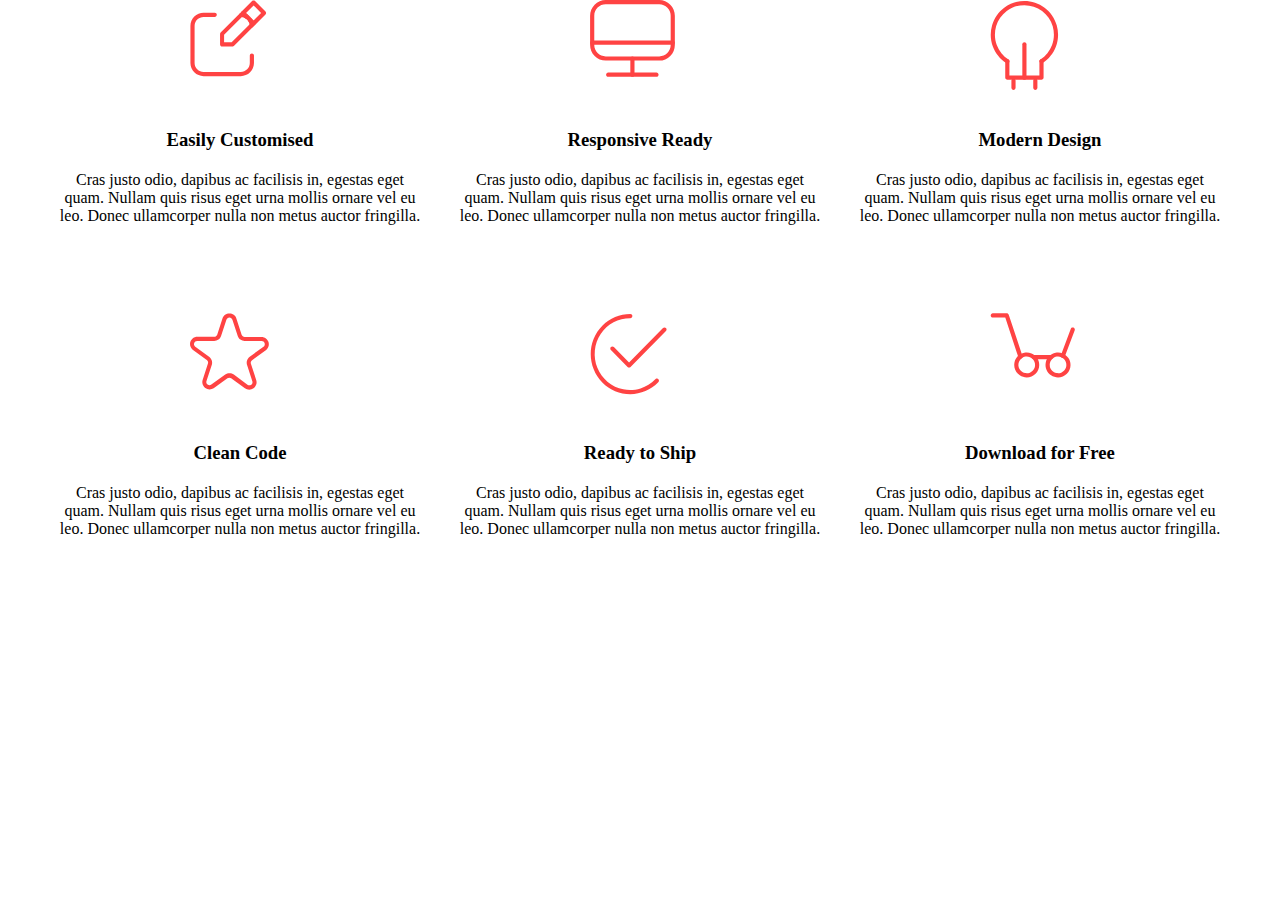
==== benefits/index.html @ 7166746a "Added articles, images, text" ====
<!DOCTYPE html>
<html lang="en">
<head>
    <meta charset="UTF-8">
    <meta http-equiv="X-UA-Compatible" content="IE=edge">
    <meta name="viewport" content="width=device-width, initial-scale=1.0">
    <link rel="preconnect" href="https://fonts.googleapis.com">
<link rel="preconnect" href="https://fonts.gstatic.com" crossorigin>
<link href="https://fonts.googleapis.com/css2?family=Open+Sans:ital,wght@0,300;0,400;0,500;0,600;0,700;0,800;1,300;1,400;1,500;1,600;1,700;1,800&family=Raleway:ital,wght@0,100;0,200;0,300;0,400;0,500;0,600;0,700;0,800;0,900;1,100;1,200;1,300;1,400;1,500;1,600;1,700;1,800;1,900&display=swap" rel="stylesheet">
    <link rel="stylesheet" href="style/style.css">
    <title>Benefits page</title>
</head>
<body>
    <div class="benefits">
        <div class="container benefits__container">
            <article class="benefit">
                <div class="benefit__img"><svg width="77" height="77" viewBox="0 0 77 77" fill="none" xmlns="http://www.w3.org/2000/svg">
                    <path d="M50.7594 76.1257H13.5927C10.0968 76.1146 6.74795 74.7182 4.27991 72.2423C1.81188 69.7665 0.426008 66.4132 0.426025 62.9173V25.8757C0.437013 22.387 1.82774 19.0444 4.29459 16.5776C6.76144 14.1107 10.1041 12.72 13.5927 12.709H24.7177C25.2702 12.709 25.8001 12.9285 26.1908 13.3192C26.5815 13.7099 26.801 14.2398 26.801 14.7923C26.801 15.3449 26.5815 15.8748 26.1908 16.2655C25.8001 16.6562 25.2702 16.8757 24.7177 16.8757H13.5927C11.2091 16.8866 8.9263 17.8383 7.24084 19.5238C5.55538 21.2093 4.60365 23.4921 4.59269 25.8757V62.9173C4.59267 65.3081 5.53955 67.6016 7.22619 69.2961C8.91283 70.9905 11.2019 71.948 13.5927 71.959H50.7594C51.9467 71.959 53.1225 71.7251 54.2195 71.2707C55.3164 70.8164 56.3132 70.1503 57.1528 69.3107C57.9924 68.4712 58.6584 67.4744 59.1128 66.3774C59.5672 65.2804 59.801 64.1047 59.801 62.9173V55.5007C59.801 54.9481 60.0205 54.4182 60.4112 54.0275C60.8019 53.6368 61.3318 53.4173 61.8844 53.4173C62.4369 53.4173 62.9668 53.6368 63.3575 54.0275C63.7482 54.4182 63.9677 54.9481 63.9677 55.5007V62.9173C63.9677 66.4204 62.5761 69.78 60.0991 72.257C57.622 74.7341 54.2624 76.1257 50.7594 76.1257Z" fill="#FF4343"/>
                    <path d="M61.7177 27.3756C61.1793 27.3761 60.6616 27.1681 60.2733 26.7952C59.8849 26.4223 59.6559 25.9136 59.6344 25.3756C59.5514 23.8318 59.0627 22.3371 58.2177 21.0423C57.5375 19.9667 56.6266 19.0559 55.551 18.3756C54.3 17.5675 52.8687 17.0808 51.3844 16.959C51.1107 16.9483 50.8418 16.8837 50.5932 16.7689C50.3445 16.6542 50.1209 16.4916 49.9351 16.2903C49.7494 16.0891 49.6051 15.8532 49.5106 15.5962C49.4161 15.3391 49.3732 15.066 49.3844 14.7923C49.3726 14.2647 49.5657 13.7529 49.923 13.3645C50.2803 12.9761 50.7742 12.7412 51.301 12.709C53.6146 12.8121 55.8586 13.5313 57.801 14.7923C59.3831 15.7885 60.7215 17.127 61.7177 18.709C62.9787 20.6514 63.6979 22.8954 63.801 25.209C63.8122 25.4826 63.7693 25.7558 63.6748 26.0128C63.5803 26.2699 63.436 26.5058 63.2503 26.707C63.0645 26.9082 62.8409 27.0709 62.5922 27.1856C62.3435 27.3003 62.0747 27.3649 61.801 27.3756H61.7177Z" fill="#FF4343"/>
                    <path d="M42.4259 46.5006H32.1343C31.5817 46.5006 31.0518 46.2811 30.6611 45.8904C30.2704 45.4997 30.0509 44.9698 30.0509 44.4172V33.9172C30.0477 33.3736 30.257 32.8503 30.6343 32.4589L51.4676 11.6256C51.8571 11.2438 52.3806 11.03 52.926 11.03C53.4713 11.03 53.9948 11.2438 54.3843 11.6256L58.0093 15.2506C58.391 15.64 58.6048 16.1636 58.6048 16.7089C58.6048 17.2542 58.391 17.7778 58.0093 18.1672C57.8156 18.3625 57.5852 18.5175 57.3313 18.6233C57.0774 18.729 56.8051 18.7835 56.5301 18.7835C56.2551 18.7835 55.9828 18.729 55.7289 18.6233C55.475 18.5175 55.2446 18.3625 55.051 18.1672L52.926 16.0839L34.0926 34.7922V42.3339H41.6343L60.5093 23.4172L58.3843 21.2922C58.0026 20.9028 57.7887 20.3792 57.7887 19.8339C57.7887 19.2886 58.0026 18.765 58.3843 18.3756C58.578 18.1803 58.8084 18.0253 59.0623 17.9195C59.3161 17.8138 59.5884 17.7593 59.8634 17.7593C60.1385 17.7593 60.4108 17.8138 60.6647 17.9195C60.9185 18.0253 61.1489 18.1803 61.3426 18.3756L64.9259 21.9589C65.1212 22.1526 65.2762 22.383 65.382 22.6369C65.4877 22.8907 65.5422 23.163 65.5422 23.4381C65.5422 23.7131 65.4877 23.9854 65.382 24.2393C65.2762 24.4931 65.1212 24.7236 64.9259 24.9172L44.0926 45.7506C43.8844 45.9873 43.628 46.1767 43.3405 46.3061C43.053 46.4354 42.7412 46.5018 42.4259 46.5006Z" fill="#FF4343"/>
                    <path d="M63.5927 25.5006C63.0363 25.506 62.4993 25.2971 62.0927 24.9173L58.5094 21.2923C58.1276 20.9028 57.9138 20.3793 57.9138 19.8339C57.9138 19.2886 58.1276 18.765 58.5094 18.3756C58.703 18.1803 58.9335 18.0254 59.1873 17.9196C59.4412 17.8138 59.7135 17.7594 59.9885 17.7594C60.2636 17.7594 60.5359 17.8138 60.7897 17.9196C61.0436 18.0254 61.274 18.1803 61.4677 18.3756L63.5927 20.5006L71.0927 12.9589L63.5927 5.45894L56.051 12.9589L58.176 15.0839C58.5578 15.4734 58.7716 15.997 58.7716 16.5423C58.7716 17.0876 58.5578 17.6112 58.176 18.0006C57.9824 18.1959 57.7519 18.3509 57.4981 18.4566C57.2442 18.5624 56.9719 18.6169 56.6969 18.6169C56.4218 18.6169 56.1495 18.5624 55.8957 18.4566C55.6418 18.3509 55.4114 18.1959 55.2177 18.0006L51.6344 14.4173C51.4342 14.2312 51.2752 14.0054 51.1676 13.7542C51.0599 13.5031 51.006 13.2322 51.0094 12.9589C51.0053 12.6794 51.0587 12.4021 51.1662 12.1441C51.2737 11.8861 51.4331 11.6529 51.6344 11.4589L62.0927 1.04227C62.2864 0.847004 62.5168 0.692016 62.7707 0.586248C63.0245 0.48048 63.2968 0.426025 63.5719 0.426025C63.8469 0.426025 64.1192 0.48048 64.3731 0.586248C64.6269 0.692016 64.8574 0.847004 65.051 1.04227L75.5094 11.4589C75.8937 11.8554 76.1087 12.3859 76.1087 12.9381C76.1087 13.4903 75.8937 14.0208 75.5094 14.4173L65.051 24.9173C64.6596 25.2945 64.1363 25.5039 63.5927 25.5006Z" fill="#FF4343"/>
                    </svg>
                    </div>
                <h3 class="benefit__title">Easily Customised</h3>
                <p class="benefit__text">Cras justo odio, dapibus ac facilisis in, egestas eget quam. Nullam quis risus eget urna mollis ornare vel eu leo. Donec ullamcorper nulla non metus auctor fringilla.</p>
            </article>
            <article class="benefit">
                <div class="benefit__img"><svg width="85" height="77" viewBox="0 0 85 77" fill="none" xmlns="http://www.w3.org/2000/svg">
                    <path d="M69.2682 60.6166H15.6848C11.5519 60.6166 7.58817 58.9748 4.66573 56.0524C1.74329 53.1299 0.101475 49.1662 0.101475 45.0333V15.8666C0.0794684 13.8042 0.465993 11.7579 1.23876 9.84563C2.01152 7.93337 3.15523 6.19302 4.60392 4.72496C6.05262 3.2569 7.77763 2.09018 9.67946 1.29209C11.5813 0.493999 13.6223 0.0803338 15.6848 0.0749512H69.2682C73.3977 0.0859488 77.355 1.73129 80.2751 4.65135C83.1951 7.57141 84.8405 11.5287 84.8515 15.6583V45.0333C84.8515 47.0797 84.4484 49.1061 83.6653 50.9968C82.8821 52.8874 81.7343 54.6053 80.2872 56.0524C78.8402 57.4994 77.1223 58.6473 75.2316 59.4304C73.341 60.2135 71.3146 60.6166 69.2682 60.6166ZM15.6848 4.24162C12.6569 4.24162 9.75305 5.44444 7.61201 7.58548C5.47097 9.72652 4.26814 12.6304 4.26814 15.6583V45.0333C4.26814 48.0612 5.47097 50.965 7.61201 53.1061C9.75305 55.2471 12.6569 56.45 15.6848 56.45H69.2682C72.296 56.45 75.1999 55.2471 77.341 53.1061C79.482 50.965 80.6848 48.0612 80.6848 45.0333V15.8666C80.7125 14.3499 80.4376 12.8429 79.8763 11.4336C79.315 10.0244 78.4784 8.7411 77.4155 7.6588C76.3526 6.5765 75.0847 5.71688 73.6858 5.13015C72.2869 4.54343 70.7851 4.24137 69.2682 4.24162H15.6848Z" fill="#FF4343"/>
                    <path d="M82.7673 44.7834H2.18398C1.63479 44.7727 1.11106 44.5498 0.722644 44.1614C0.334232 43.773 0.111314 43.2492 0.100647 42.7C0.100647 42.1475 0.32014 41.6176 0.710841 41.2269C1.10154 40.8362 1.63145 40.6167 2.18398 40.6167H82.7673C83.3198 40.6167 83.8498 40.8362 84.2404 41.2269C84.6311 41.6176 84.8506 42.1475 84.8506 42.7C84.8506 43.2526 84.6311 43.7825 84.2404 44.1732C83.8498 44.5639 83.3198 44.7834 82.7673 44.7834Z" fill="#FF4343"/>
                    <path d="M42.4206 76.7416C41.8681 76.7416 41.3382 76.5221 40.9475 76.1314C40.5568 75.7407 40.3373 75.2108 40.3373 74.6583V58.5333C40.3373 57.9807 40.5568 57.4508 40.9475 57.0601C41.3382 56.6694 41.8681 56.45 42.4206 56.45C42.9732 56.45 43.5031 56.6694 43.8938 57.0601C44.2845 57.4508 44.504 57.9807 44.504 58.5333V74.6583C44.504 75.2108 44.2845 75.7407 43.8938 76.1314C43.5031 76.5221 42.9732 76.7416 42.4206 76.7416Z" fill="#FF4343"/>
                    <path d="M66.4936 76.7419H18.1603C17.6078 76.7419 17.0779 76.5224 16.6872 76.1317C16.2965 75.741 16.077 75.2111 16.077 74.6585C16.077 74.106 16.2965 73.5761 16.6872 73.1854C17.0779 72.7947 17.6078 72.5752 18.1603 72.5752H66.4936C67.0462 72.5752 67.5761 72.7947 67.9668 73.1854C68.3575 73.5761 68.577 74.106 68.577 74.6585C68.577 75.2111 68.3575 75.741 67.9668 76.1317C67.5761 76.5224 67.0462 76.7419 66.4936 76.7419Z" fill="#FF4343"/>
                    </svg>
                    </div>
                <h3 class="benefit__title">Responsive Ready</h3>
                <p class="benefit__text">Cras justo odio, dapibus ac facilisis in, egestas eget quam. Nullam quis risus eget urna mollis ornare vel eu leo. Donec ullamcorper nulla non metus auctor fringilla.</p>
            </article>
            <article class="benefit">
                <div class="benefit__img"><svg width="69" height="90" viewBox="0 0 69 90" fill="none" xmlns="http://www.w3.org/2000/svg">
                    <path d="M51.4917 63.2832C51.1469 63.2871 50.8066 63.2055 50.5011 63.0455C50.1957 62.8855 49.9348 62.6522 49.7417 62.3665C49.5878 62.135 49.4818 61.8751 49.4299 61.602C49.3779 61.3289 49.3812 61.0482 49.4394 60.7764C49.4977 60.5046 49.6097 60.2472 49.769 60.0194C49.9282 59.7916 50.1315 59.5979 50.3667 59.4498C55.7266 56.0024 59.826 50.9119 62.0513 44.9402C64.2767 38.9686 64.5084 32.4368 62.7118 26.3224C60.9152 20.2081 57.1869 14.8399 52.0848 11.0213C46.9827 7.20267 40.7812 5.13894 34.4084 5.13894C28.0355 5.13894 21.834 7.20267 16.7319 11.0213C11.6298 14.8399 7.90151 20.2081 6.10491 26.3224C4.30831 32.4368 4.54003 38.9686 6.76542 44.9402C8.9908 50.9119 13.0902 56.0024 18.45 59.4498C18.6957 59.59 18.9103 59.7787 19.0807 60.0045C19.2511 60.2303 19.3737 60.4884 19.4411 60.7632C19.5085 61.0379 19.5192 61.3235 19.4727 61.6025C19.4261 61.8815 19.3232 62.1481 19.1702 62.386C19.0173 62.624 18.8174 62.8283 18.583 62.9865C18.3485 63.1447 18.0842 63.2535 17.8063 63.3062C17.5284 63.359 17.2426 63.3546 16.9665 63.2933C16.6903 63.2321 16.4296 63.1152 16.2 62.9498C10.0822 59.0161 5.40286 53.2069 2.86229 46.3916C0.321723 39.5764 0.0565906 32.1217 2.10657 25.1431C4.15655 18.1646 8.4114 12.0377 14.2343 7.67924C20.0572 3.32081 27.135 0.965332 34.4084 0.965332C41.6818 0.965332 48.7596 3.32081 54.5825 7.67924C60.4054 12.0377 64.6602 18.1646 66.7102 25.1431C68.7602 32.1217 68.495 39.5764 65.9545 46.3916C63.4139 53.2069 58.7345 59.0161 52.6167 62.9498C52.2846 63.1733 51.892 63.2897 51.4917 63.2832Z" fill="#FF4343"/>
                    <path d="M51.4917 79.7417H17.325C16.7758 79.731 16.2521 79.5081 15.8637 79.1197C15.4753 78.7313 15.2524 78.2076 15.2417 77.6584V61.2C15.2524 60.6508 15.4753 60.1271 15.8637 59.7387C16.2521 59.3503 16.7758 59.1274 17.325 59.1167C17.8776 59.1167 18.4075 59.3362 18.7982 59.7269C19.1889 60.1176 19.4084 60.6475 19.4084 61.2V75.575H49.4084V61.2C49.4084 60.6475 49.6279 60.1176 50.0186 59.7269C50.4093 59.3362 50.9392 59.1167 51.4917 59.1167C52.0409 59.1274 52.5646 59.3503 52.953 59.7387C53.3414 60.1271 53.5644 60.6508 53.575 61.2V77.6584C53.5644 78.2076 53.3414 78.7313 52.953 79.1197C52.5646 79.5081 52.0409 79.731 51.4917 79.7417Z" fill="#FF4343"/>
                    <path d="M23.4918 89.9084C22.9392 89.9084 22.4093 89.6889 22.0186 89.2982C21.6279 88.9075 21.4084 88.3776 21.4084 87.8251V80.4918C21.4191 79.9426 21.642 79.4189 22.0304 79.0304C22.4189 78.642 22.9426 78.4191 23.4918 78.4084C24.0443 78.4084 24.5742 78.6279 24.9649 79.0186C25.3556 79.4093 25.5751 79.9392 25.5751 80.4918V87.8251C25.5751 88.3776 25.3556 88.9075 24.9649 89.2982C24.5742 89.6889 24.0443 89.9084 23.4918 89.9084Z" fill="#FF4343"/>
                    <path d="M45.3251 89.9084C44.7726 89.9084 44.2427 89.6889 43.852 89.2982C43.4613 88.9075 43.2418 88.3776 43.2418 87.8251V80.4918C43.2418 79.9392 43.4613 79.4093 43.852 79.0186C44.2427 78.6279 44.7726 78.4084 45.3251 78.4084C45.8743 78.4191 46.398 78.642 46.7864 79.0304C47.1748 79.4189 47.3978 79.9426 47.4084 80.4918V87.8251C47.4084 88.3776 47.1889 88.9075 46.7982 89.2982C46.4075 89.6889 45.8776 89.9084 45.3251 89.9084Z" fill="#FF4343"/>
                    <path d="M34.4083 79.7417C33.8558 79.7417 33.3259 79.5222 32.9352 79.1315C32.5445 78.7408 32.325 78.2109 32.325 77.6584V44.325C32.325 43.7725 32.5445 43.2426 32.9352 42.8519C33.3259 42.4612 33.8558 42.2417 34.4083 42.2417C34.9609 42.2417 35.4908 42.4612 35.8815 42.8519C36.2722 43.2426 36.4917 43.7725 36.4917 44.325V77.6584C36.4917 78.2109 36.2722 78.7408 35.8815 79.1315C35.4908 79.5222 34.9609 79.7417 34.4083 79.7417Z" fill="#FF4343"/>
                    </svg>
                    </div>
                <h3 class="benefit__title">Modern Design</h3>
                <p class="benefit__text">Cras justo odio, dapibus ac facilisis in, egestas eget quam. Nullam quis risus eget urna mollis ornare vel eu leo. Donec ullamcorper nulla non metus auctor fringilla.</p>
            </article>
            <article class="benefit">
                <div class="benefit__img"><svg width="79" height="77" viewBox="0 0 79 77" fill="none" xmlns="http://www.w3.org/2000/svg">
                    <path d="M19.4917 76.4082C17.991 76.3711 16.5373 75.8769 15.325 74.9916C14.0462 74.0723 13.0994 72.7638 12.6262 71.2616C12.153 69.7594 12.1789 68.1445 12.7 66.6583L17.95 50.4916C18.1552 49.8537 18.1529 49.1672 17.9432 48.5308C17.7336 47.8944 17.3275 47.3409 16.7833 46.9499L3.03332 36.9499C1.79639 36.045 0.874079 34.7752 0.395977 33.3191C-0.0821264 31.8629 -0.0919908 30.2936 0.367769 28.8316C0.827528 27.3695 1.7338 26.0883 2.95926 25.1679C4.18471 24.2474 5.66774 23.7341 7.19998 23.6999H24.2C24.8393 23.7146 25.4681 23.5353 26.0035 23.1858C26.539 22.8362 26.9561 22.3328 27.2 21.7416L32.45 5.53326C32.8942 4.03821 33.814 2.72887 35.0698 1.80395C36.3256 0.879022 37.8488 0.389007 39.4083 0.408261C40.9557 0.390404 42.4677 0.870981 43.7208 1.77893C44.974 2.68687 45.9016 3.97398 46.3667 5.44993L51.6167 21.7416C51.8318 22.3683 52.2356 22.9131 52.7728 23.301C53.31 23.689 53.9541 23.9011 54.6167 23.9083H71.6583C73.1906 23.9424 74.6736 24.4558 75.899 25.3762C77.1245 26.2966 78.0308 27.5779 78.4905 29.0399C78.9503 30.5019 78.9404 32.0713 78.4623 33.5274C77.9842 34.9836 77.0619 36.2533 75.825 37.1583L62.075 47.1583C61.5308 47.5492 61.1247 48.1027 60.9151 48.7392C60.7054 49.3756 60.7031 50.0621 60.9083 50.6999L66.2 66.9083C66.7099 68.3994 66.7259 70.0152 66.2456 71.5162C65.7653 73.0172 64.8142 74.3235 63.5333 75.2416C62.2906 76.1779 60.7768 76.6843 59.2208 76.6843C57.6648 76.6843 56.1511 76.1779 54.9083 75.2416L41.1583 65.2416C40.6162 64.8577 39.9684 64.6516 39.3042 64.6516C38.6399 64.6516 37.9921 64.8577 37.45 65.2416L23.6583 75.2416C22.4228 76.0505 20.9676 76.4579 19.4917 76.4082ZM7.15832 27.9916C6.4896 27.9726 5.83325 28.1745 5.29091 28.5662C4.74857 28.9579 4.3505 29.5175 4.15832 30.1583C3.94209 30.7913 3.93469 31.4769 4.1372 32.1145C4.3397 32.752 4.74144 33.3077 5.28332 33.6999L19.075 43.6999C20.3507 44.6224 21.2978 45.929 21.7776 47.4284C22.2574 48.9279 22.2448 50.5415 21.7417 52.0333L16.4917 68.0749C16.2685 68.7073 16.2577 69.3952 16.4607 70.0343C16.6637 70.6734 17.0695 71.2289 17.6167 71.6166C18.1483 72.0254 18.8002 72.2471 19.4708 72.2471C20.1415 72.2471 20.7933 72.0254 21.325 71.6166L35.2417 61.6166C36.4859 60.7027 37.9895 60.2099 39.5333 60.2099C41.0772 60.2099 42.5807 60.7027 43.825 61.6166L57.4917 71.7416C58.0233 72.1504 58.6752 72.3721 59.3458 72.3721C60.0165 72.3721 60.6683 72.1504 61.2 71.7416C61.7471 71.3539 62.153 70.7984 62.356 70.1593C62.559 69.5202 62.5481 68.8323 62.325 68.1999L57.075 52.0333C56.5718 50.5415 56.5592 48.9279 57.039 47.4284C57.5189 45.929 58.4659 44.6224 59.7417 43.6999L73.4917 33.6999C74.0225 33.3057 74.4165 32.7551 74.6186 32.1256C74.8207 31.496 74.8206 30.819 74.6184 30.1895C74.4163 29.5599 74.0221 29.0095 73.4912 28.6153C72.9604 28.2212 72.3194 28.003 71.6583 27.9916H54.6167C53.0882 27.9726 51.6039 27.4764 50.3712 26.5725C49.1386 25.6685 48.2192 24.402 47.7417 22.9499L42.4083 6.74159C42.2161 6.1008 41.8181 5.54123 41.2757 5.14955C40.7334 4.75786 40.077 4.55589 39.4083 4.57493C38.7396 4.55589 38.0833 4.75786 37.5409 5.14955C36.9986 5.54123 36.6005 6.1008 36.4083 6.74159L31.075 22.9499C30.5974 24.402 29.6781 25.6685 28.4454 26.5725C27.2128 27.4764 25.7284 27.9726 24.2 27.9916H7.15832Z" fill="#FF4343"/>
                    </svg>
                    </div>
                <h3 class="benefit__title">Clean Code</h3>
                <p class="benefit__text">Cras justo odio, dapibus ac facilisis in, egestas eget quam. Nullam quis risus eget urna mollis ornare vel eu leo. Donec ullamcorper nulla non metus auctor fringilla.</p>
            </article>
            <article class="benefit">
                <div class="benefit__img"><svg width="77" height="82" viewBox="0 0 77 82" fill="none" xmlns="http://www.w3.org/2000/svg">
                    <path d="M40.2998 81.2278C29.8016 81.2278 19.7334 76.9995 12.3101 69.473C4.88681 61.9466 0.716431 51.7386 0.716431 41.0947C0.716431 30.4507 4.88681 20.2427 12.3101 12.7163C19.7334 5.18984 29.8016 0.961548 40.2998 0.961548C40.8523 0.961548 41.3822 1.18409 41.7729 1.58022C42.1636 1.97634 42.3831 2.51361 42.3831 3.07382C42.3831 3.63402 42.1636 4.17129 41.7729 4.56742C41.3822 4.96354 40.8523 5.18608 40.2998 5.18608C34.4567 5.15096 28.6958 6.58215 23.5306 9.3521C18.3654 12.122 13.9565 16.1447 10.6967 21.0614C7.43688 25.9782 5.42757 31.6363 4.84785 37.5314C4.26812 43.4265 5.13599 49.3755 7.3741 54.848C9.61221 60.3205 13.151 65.1466 17.6751 68.8961C22.1991 72.6455 27.5679 75.2018 33.3028 76.3371C39.0377 77.4724 44.9605 77.1514 50.5434 75.4028C56.1263 73.6541 61.1957 70.5322 65.2998 66.3151C65.485 66.0928 65.7136 65.9117 65.9711 65.7831C66.2287 65.6545 66.5097 65.5814 66.7964 65.5681C67.0832 65.5549 67.3696 65.6018 67.6376 65.7061C67.9056 65.8104 68.1495 65.9697 68.3539 66.174C68.5584 66.3784 68.7189 66.6233 68.8256 66.8936C68.9322 67.1638 68.9826 67.4535 68.9736 67.7444C68.9646 68.0353 68.8964 68.3212 68.7733 68.5841C68.6501 68.8471 68.4748 69.0814 68.2581 69.2723C64.6151 73.0485 60.2663 76.0506 55.4659 78.1033C50.6654 80.1561 45.5097 81.2182 40.2998 81.2278Z" fill="#FF4343"/>
                    <path d="M39.0497 54.6131C38.7795 54.6219 38.5105 54.5739 38.2595 54.4721C38.0085 54.3703 37.781 54.2169 37.5914 54.0216L20.9247 37.1235C20.7294 36.9271 20.5744 36.6935 20.4687 36.4361C20.3629 36.1787 20.3084 35.9026 20.3084 35.6238C20.3084 35.3449 20.3629 35.0688 20.4687 34.8114C20.5744 34.554 20.7294 34.3204 20.9247 34.1241C21.3211 33.7343 21.8517 33.5164 22.4039 33.5164C22.956 33.5164 23.4866 33.7343 23.883 34.1241L39.0497 49.5436L73.008 15.1136C73.4003 14.7159 73.9324 14.4924 74.4872 14.4924C75.042 14.4924 75.5741 14.7159 75.9664 15.1136C76.3587 15.5114 76.5791 16.0508 76.5791 16.6133C76.5791 17.1758 76.3587 17.7153 75.9664 18.1131L40.5497 54.0216C40.3508 54.2161 40.1158 54.3686 39.8583 54.4701C39.6008 54.5717 39.3259 54.6203 39.0497 54.6131Z" fill="#FF4343"/>
                    </svg>
                    </div>
                <h3 class="benefit__title">Ready to Ship</h3>
                <p class="benefit__text">Cras justo odio, dapibus ac facilisis in, egestas eget quam. Nullam quis risus eget urna mollis ornare vel eu leo. Donec ullamcorper nulla non metus auctor fringilla.</p>
            </article>
            <article class="benefit">
                <div class="benefit__img"><svg width="85" height="65" viewBox="0 0 85 65" fill="none" xmlns="http://www.w3.org/2000/svg">
                    <path d="M61.1083 46.1999H43.6499C43.0974 46.1999 42.5675 45.9804 42.1768 45.5897C41.7861 45.199 41.5666 44.6691 41.5666 44.1165C41.5666 43.564 41.7861 43.0341 42.1768 42.6434C42.5675 42.2527 43.0974 42.0332 43.6499 42.0332H61.1083C61.6608 42.0332 62.1907 42.2527 62.5814 42.6434C62.9721 43.0341 63.1916 43.564 63.1916 44.1165C63.1916 44.6691 62.9721 45.199 62.5814 45.5897C62.1907 45.9804 61.6608 46.1999 61.1083 46.1999Z" fill="#FF4343"/>
                    <path d="M72.8583 44.9082C72.6117 44.9667 72.3549 44.9667 72.1083 44.9082C71.8515 44.8157 71.6159 44.6726 71.4154 44.4874C71.2149 44.3022 71.0535 44.0787 70.9408 43.8301C70.8282 43.5815 70.7665 43.3128 70.7595 43.04C70.7525 42.7671 70.8003 42.4956 70.9 42.2416L80.8166 15.7416C81.0129 15.2299 81.4028 14.8162 81.902 14.59C82.4011 14.3638 82.9692 14.3434 83.4833 14.5332C83.9989 14.7387 84.416 15.1341 84.6486 15.638C84.8812 16.142 84.9115 16.7159 84.7333 17.2416L74.8166 43.6166C74.6487 43.9971 74.3747 44.3213 74.0274 44.5504C73.6801 44.7794 73.2743 44.9036 72.8583 44.9082Z" fill="#FF4343"/>
                    <path d="M30.3166 45.7C29.8819 45.7032 29.4575 45.5674 29.1053 45.3126C28.7531 45.0578 28.4914 44.6972 28.3583 44.2834L15.275 4.53337H2.77496C2.22242 4.53337 1.69252 4.31387 1.30182 3.92317C0.911117 3.53247 0.691624 3.00257 0.691624 2.45003C0.702291 1.90084 0.925209 1.37711 1.31362 0.988698C1.70203 0.600285 2.22576 0.377366 2.77496 0.366699H16.775C17.2067 0.375905 17.6253 0.516406 17.9752 0.769489C18.325 1.02257 18.5895 1.37623 18.7333 1.78337L32.4416 42.95C32.5329 43.207 32.5718 43.4796 32.5561 43.7519C32.5403 44.0241 32.4701 44.2904 32.3497 44.5351C32.2293 44.7798 32.0611 44.9979 31.8551 45.1765C31.649 45.3551 31.4093 45.4906 31.15 45.575C30.8853 45.6794 30.6003 45.7221 30.3166 45.7Z" fill="#FF4343"/>
                    <path d="M36.7333 64.45C34.261 64.45 31.8443 63.7169 29.7886 62.3433C27.733 60.9698 26.1309 59.0176 25.1848 56.7335C24.2387 54.4494 23.9911 51.9361 24.4735 49.5113C24.9558 47.0866 26.1463 44.8593 27.8944 43.1111C29.6426 41.363 31.8699 40.1725 34.2946 39.6901C36.7194 39.2078 39.2327 39.4554 41.5168 40.4015C43.8009 41.3476 45.7531 42.9497 47.1266 45.0053C48.5002 47.0609 49.2333 49.4777 49.2333 51.95C49.2333 55.2652 47.9163 58.4446 45.5721 60.7888C43.2279 63.133 40.0485 64.45 36.7333 64.45ZM36.7333 43.6166C35.0851 43.6166 33.4739 44.1054 32.1035 45.021C30.7331 45.9367 29.665 47.2382 29.0343 48.7609C28.4035 50.2836 28.2385 51.9592 28.5601 53.5757C28.8816 55.1922 29.6753 56.6771 30.8407 57.8425C32.0062 59.008 33.491 59.8016 35.1075 60.1232C36.724 60.4447 38.3996 60.2797 39.9223 59.649C41.445 59.0182 42.7465 57.9501 43.6622 56.5797C44.5779 55.2093 45.0666 53.5981 45.0666 51.95C45.0666 49.7398 44.1886 47.6202 42.6258 46.0574C41.063 44.4946 38.9434 43.6166 36.7333 43.6166Z" fill="#FF4343"/>
                    <path d="M68.025 64.45C65.5527 64.45 63.136 63.7169 61.0804 62.3433C59.0247 60.9698 57.4226 59.0176 56.4765 56.7335C55.5304 54.4494 55.2828 51.9361 55.7652 49.5113C56.2475 47.0866 57.438 44.8593 59.1861 43.1111C60.9343 41.363 63.1616 40.1725 65.5864 39.6901C68.0111 39.2078 70.5244 39.4554 72.8085 40.4015C75.0926 41.3476 77.0448 42.9497 78.4184 45.0053C79.7919 47.0609 80.525 49.4777 80.525 51.95C80.525 55.2652 79.208 58.4446 76.8638 60.7888C74.5196 63.133 71.3402 64.45 68.025 64.45ZM68.025 43.6166C66.3768 43.6166 64.7656 44.1054 63.3952 45.021C62.0248 45.9367 60.9567 47.2382 60.326 48.7609C59.6953 50.2836 59.5302 51.9592 59.8518 53.5757C60.1733 55.1922 60.967 56.6771 62.1324 57.8425C63.2979 59.008 64.7827 59.8016 66.3992 60.1232C68.0157 60.4447 69.6913 60.2797 71.214 59.649C72.7367 59.0182 74.0382 57.9501 74.9539 56.5797C75.8696 55.2093 76.3583 53.5981 76.3583 51.95C76.3583 49.7398 75.4803 47.6202 73.9175 46.0574C72.3547 44.4946 70.2351 43.6166 68.025 43.6166Z" fill="#FF4343"/>
                    </svg>
                    </div>
                <h3 class="benefit__title">Download for Free</h3>
                <p class="benefit__text">Cras justo odio, dapibus ac facilisis in, egestas eget quam. Nullam quis risus eget urna mollis ornare vel eu leo. Donec ullamcorper nulla non metus auctor fringilla.</p>
            </article>
        </div>
    </div>
    
</body>
</html>
---- benefits/style/style.css ----
* {
  margin: 0;
  padding: 0;
  box-sizing: border-box;
}

.container {
  max-width: 1200px;
  margin: 0 auto;
  padding: 0 15px;
}

.benefits {
  padding-bottom: 116px;
}

.benefits__container {
  display: flex;
  flex-wrap: wrap;
  -moz-column-gap: 30px;
       column-gap: 30px;
  row-gap: 88px;
}

.benefit {
  width: calc((100% - 60px) / 3);
}

.benefit__img {
  width: 100px;
  height: 100px;
  margin: 0 auto 29px;
}

.benefit__title {
  text-align: center;
  margin-bottom: 20px;
}

.benefit__text {
  text-align: center;
}/*# sourceMappingURL=style.css.map */
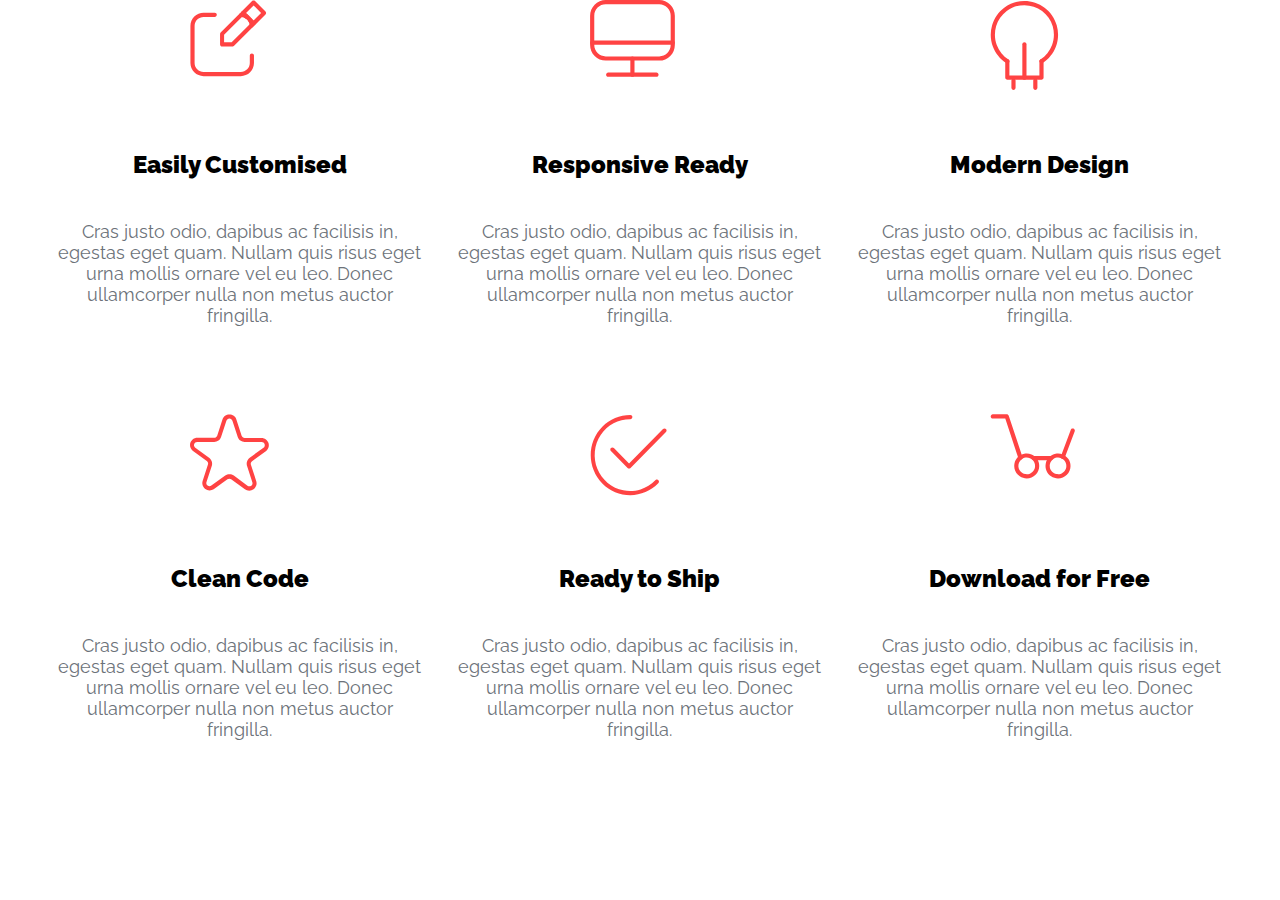
==== commit 72378dcf: "Changed margins for benefit__img and for h3 and p" ====
--- a/benefits/index.html
+++ b/benefits/index.html
@@ -11,7 +11,7 @@
     <title>Benefits page</title>
 </head>
 <body>
-    <div class="benefits">
+    <div class="benefits" id="benefits">
         <div class="container benefits__container">
             <article class="benefit">
                 <div class="benefit__img"><svg width="77" height="77" viewBox="0 0 77 77" fill="none" xmlns="http://www.w3.org/2000/svg">
--- a/benefits/style/style.css
+++ b/benefits/style/style.css
@@ -11,9 +11,18 @@
 }
 
 .benefits {
-  padding-bottom: 116px;
+  margin-bottom: 116px;
 }
-
+@media (min-width: 768px) and (max-width: 1024px) {
+  .benefits {
+    margin-bottom: 80.11px;
+  }
+}
+@media (min-width: 320px) and (max-width: 767px) {
+  .benefits {
+    margin-bottom: 34.85px;
+  }
+}
 .benefits__container {
   display: flex;
   flex-wrap: wrap;
@@ -21,22 +30,92 @@
        column-gap: 30px;
   row-gap: 88px;
 }
+@media (min-width: 768px) and (max-width: 1024px) {
+  .benefits__container {
+    -moz-column-gap: 20px;
+         column-gap: 20px;
+    row-gap: 49px;
+  }
+}
+@media (min-width: 320px) and (max-width: 767px) {
+  .benefits__container {
+    row-gap: 41px;
+  }
+}
 
 .benefit {
   width: calc((100% - 60px) / 3);
 }
-
+@media (min-width: 768px) and (max-width: 1024px) {
+  .benefit {
+    width: calc((100% - 40px) / 3);
+  }
+}
+@media (min-width: 320px) and (max-width: 767px) {
+  .benefit {
+    width: 100%;
+  }
+}
 .benefit__img {
   width: 100px;
   height: 100px;
-  margin: 0 auto 29px;
+  margin: 0 auto 51px;
 }
-
+@media (min-width: 768px) and (max-width: 1024px) {
+  .benefit__img {
+    width: 85px;
+    height: 85px;
+    margin: 0 auto 43px;
+  }
+}
+@media (min-width: 320px) and (max-width: 767px) {
+  .benefit__img {
+    width: 75px;
+    height: 75px;
+    margin: 0 auto 37px;
+  }
+}
 .benefit__title {
   text-align: center;
-  margin-bottom: 20px;
+  margin-bottom: 42px;
+  font-family: "Raleway", sans-serif;
+  font-weight: 900;
+  font-size: 24px;
+  line-height: 28px;
 }
-
+@media (min-width: 768px) and (max-width: 1024px) {
+  .benefit__title {
+    font-size: 18px;
+    line-height: 21px;
+    margin-bottom: 23px;
+  }
+}
+@media (min-width: 320px) and (max-width: 767px) {
+  .benefit__title {
+    width: 100%;
+    font-size: 18px;
+    line-height: 21px;
+    margin-bottom: 16px;
+  }
+}
 .benefit__text {
   text-align: center;
+  font-family: "Raleway", sans-serif;
+  font-weight: 400;
+  font-size: 18px;
+  line-height: 21px;
+  color: #6C7279;
+}
+@media (min-width: 768px) and (max-width: 1024px) {
+  .benefit__text {
+    font-size: 14px;
+    line-height: 16px;
+  }
+}
+@media (min-width: 320px) and (max-width: 767px) {
+  .benefit__text {
+    width: 100%;
+    font-size: 14px;
+    line-height: 16px;
+  }
 }/*# sourceMappingURL=style.css.map */